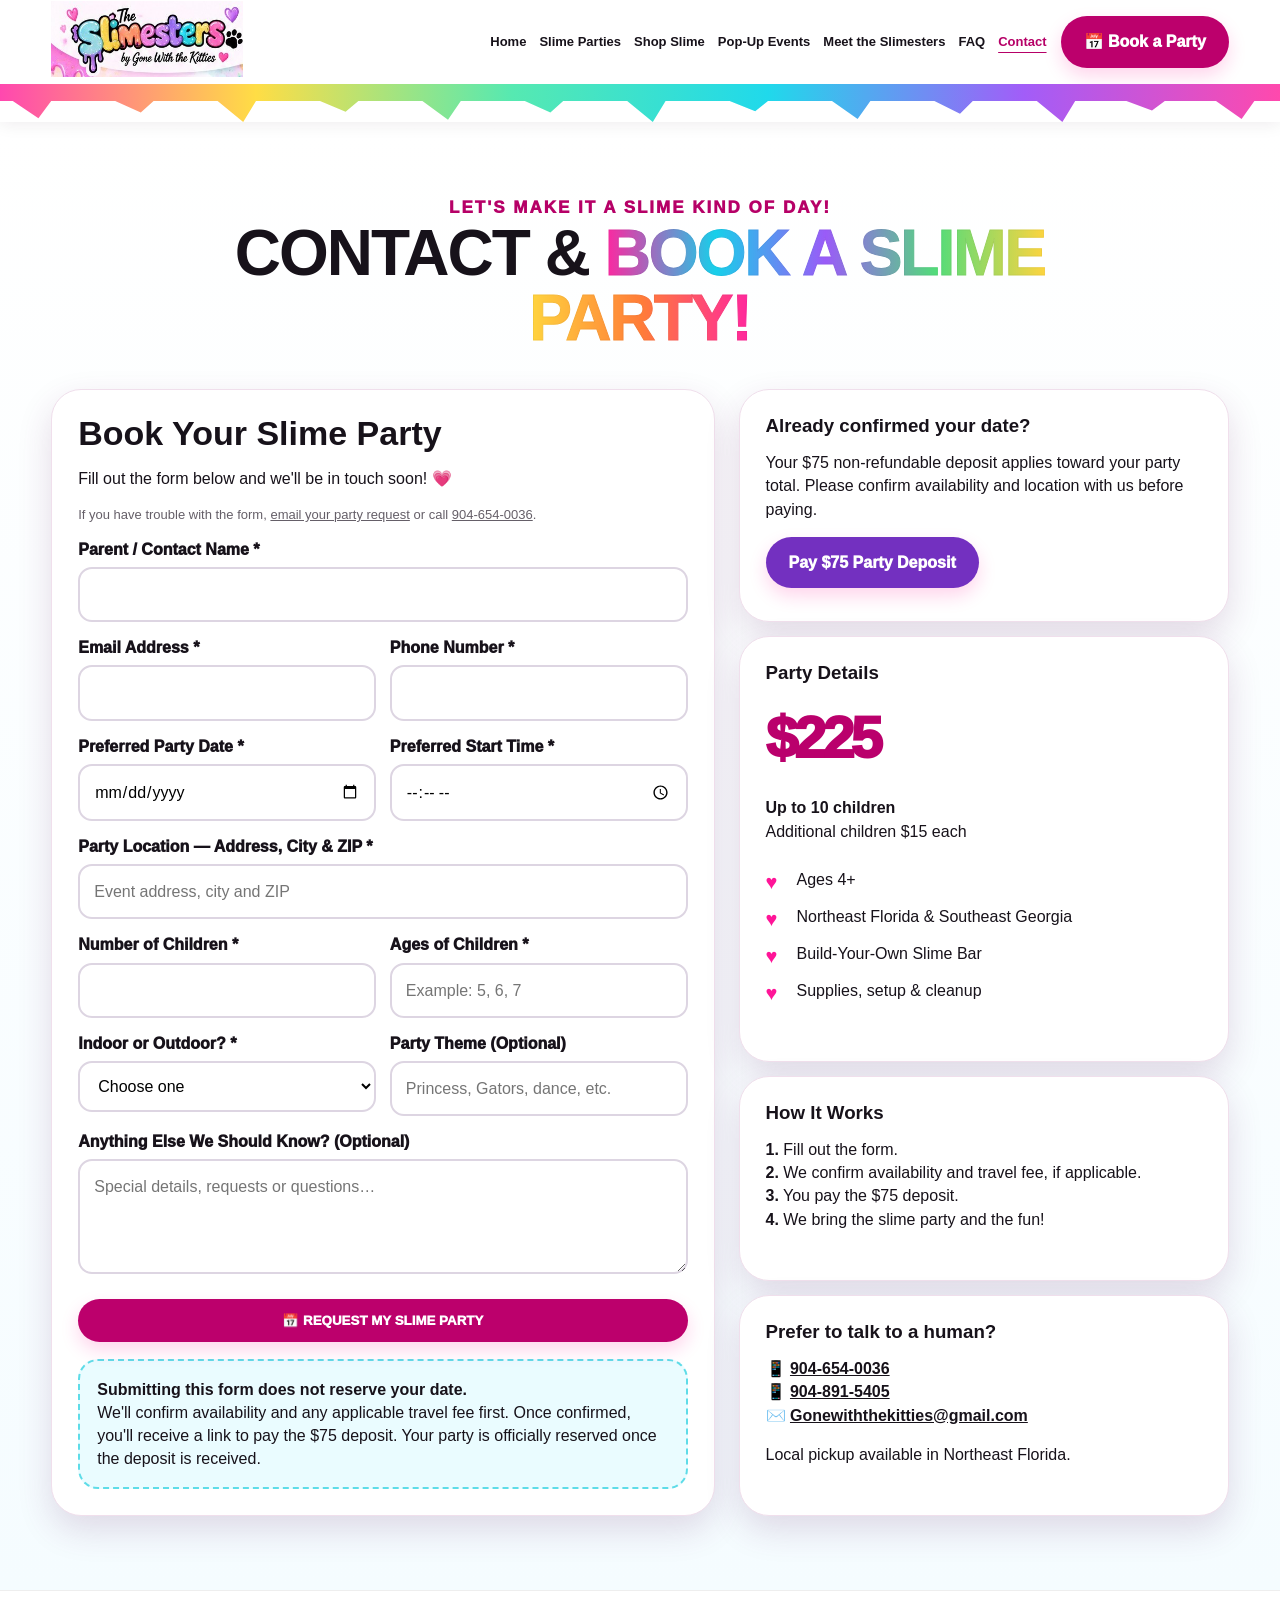
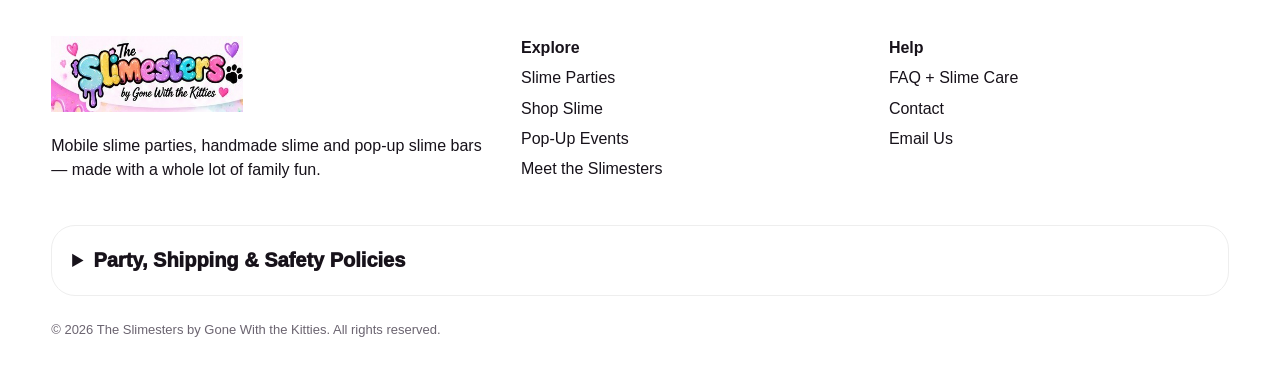
==== contact.html @ a3c9af77 "Add files via upload" ====
<!doctype html>
<html lang="en"><head><meta charset="utf-8"><meta name="viewport" content="width=device-width,initial-scale=1,viewport-fit=cover">
<title>Contact & Booking | The Slimesters</title>
<meta name="description" content="The Slimesters by Gone With the Kitties — mobile slime parties, build-your-own slime, pop-up slime bars and family fun in Northeast Florida and Southeast Georgia.">
<link rel="stylesheet" href="assets/styles.css"></head><body>
<a class="skip" href="#main-content">Skip to content</a><header><div class="wrap nav"><a href="index.html"><img decoding="async" class="logo" src="assets/visual-01.jpg" alt="The Slimesters by Gone With the Kitties"></a><button class="menu" id="menu" aria-label="Open navigation" aria-controls="navlinks" aria-expanded="false">☰</button><nav class="navlinks" id="navlinks" aria-label="Main navigation"><a href="index.html">Home</a><a href="parties.html">Slime Parties</a><a href="shop.html">Shop Slime</a><a href="events.html">Pop-Up Events</a><a href="meet-us.html">Meet the Slimesters</a><a href="faq.html">FAQ</a><a href="contact.html" aria-current="page">Contact</a></nav><a class="book" href="contact.html">📅 Book a Party</a></div><div class="drips"></div></header>
<main id="main-content"><section class="section contact" id="contact"><div class="wrap"><div class="title"><div class="kicker">Let's make it a slime kind of day!</div><h1 class="page-title">CONTACT & <span class="rainbow">BOOK A SLIME PARTY!</span></h1></div><div class="contact-grid"><form class="formcard" action="https://formsubmit.co/Gonewiththekitties@gmail.com" method="POST"><input type="hidden" name="_subject" value="New Slimesters Party Request"><input type="text" name="_honey" tabindex="-1" autocomplete="off" class="honeypot" aria-hidden="true"><input type="hidden" name="_template" value="table"><h3 style="font-size:34px">Book Your Slime Party</h3><p>Fill out the form below and we'll be in touch soon! 💗</p><p class="tiny">If you have trouble with the form, <a href="mailto:Gonewiththekitties@gmail.com?subject=Slimesters%20Party%20Request">email your party request</a> or call <a href="tel:+19046540036">904-654-0036</a>.</p><div class="formgrid"><div class="field full"><label for="booking-1">Parent / Contact Name *</label><input id="booking-1" name="Parent / Contact Name" required autocomplete="name"></div><div class="field"><label for="booking-2">Email Address *</label><input id="booking-2" type="email" name="Email" required autocomplete="email"></div><div class="field"><label for="booking-3">Phone Number *</label><input id="booking-3" type="tel" name="Phone" required autocomplete="tel"></div><div class="field"><label for="booking-4">Preferred Party Date *</label><input id="booking-4" type="date" name="Preferred Party Date" required></div><div class="field"><label for="booking-5">Preferred Start Time *</label><input id="booking-5" type="time" name="Preferred Start Time" required></div><div class="field full"><label for="booking-6">Party Location — Address, City & ZIP *</label><input id="booking-6" name="Party Location" required placeholder="Event address, city and ZIP"></div><div class="field"><label for="booking-7">Number of Children *</label><input id="booking-7" type="number" name="Number of Children" min="1" required></div><div class="field"><label for="booking-8">Ages of Children *</label><input id="booking-8" name="Ages of Children" required placeholder="Example: 5, 6, 7"></div><div class="field"><label for="booking-9">Indoor or Outdoor? *</label><select id="booking-9" name="Indoor or Outdoor" required><option value="">Choose one</option><option>Indoor</option><option>Outdoor</option><option>Not sure yet</option></select></div><div class="field"><label for="booking-10">Party Theme (Optional)</label><input id="booking-10" name="Party Theme" placeholder="Princess, Gators, dance, etc."></div><div class="field full"><label for="booking-11">Anything Else We Should Know? (Optional)</label><textarea id="booking-11" name="Notes" placeholder="Special details, requests or questions…"></textarea></div></div><button class="btn pinkbtn" style="width:100%;margin-top:18px" type="submit">📅 REQUEST MY SLIME PARTY</button><div class="notice" style="margin-top:17px"><b>Submitting this form does not reserve your date.</b><br>We'll confirm availability and any applicable travel fee first. Once confirmed, you'll receive a link to pay the $75 deposit. Your party is officially reserved once the deposit is received.</div></form><aside class="sidecards"><div class="sidecard"><h3>Already confirmed your date?</h3><p>Your $75 non-refundable deposit applies toward your party total. Please confirm availability and location with us before paying.</p><a class="btn purplebtn" href="https://square.link/u/dvxkEFSC" target="_blank" rel="noopener noreferrer">Pay $75 Party Deposit</a></div><div class="sidecard"><h3>Party Details</h3><div class="price">$225</div><p><b>Up to 10 children</b><br>Additional children $15 each</p><ul class="checks"><li>Ages 4+</li><li>Northeast Florida & Southeast Georgia</li><li>Build-Your-Own Slime Bar</li><li>Supplies, setup & cleanup</li></ul></div><div class="sidecard"><h3>How It Works</h3><p><b>1.</b> Fill out the form.<br><b>2.</b> We confirm availability and travel fee, if applicable.<br><b>3.</b> You pay the $75 deposit.<br><b>4.</b> We bring the slime party and the fun!</p></div><div class="sidecard"><h3>Prefer to talk to a human?</h3><p>📱 <a href="tel:+19046540036"><b>904-654-0036</b></a><br>📱 <a href="tel:+19048915405"><b>904-891-5405</b></a><br>✉️ <a href="mailto:Gonewiththekitties@gmail.com"><b>Gonewiththekitties@gmail.com</b></a></p><p>Local pickup available in Northeast Florida.</p></div></aside></div></div></section></main>
<footer class="footer"><div class="wrap footergrid"><div><img decoding="async" loading="lazy" class="logo" src="assets/visual-01.jpg" alt="The Slimesters"><p>Mobile slime parties, handmade slime and pop-up slime bars — made with a whole lot of family fun.</p></div><div><b>Explore</b><a href="parties.html">Slime Parties</a><a href="shop.html">Shop Slime</a><a href="events.html">Pop-Up Events</a><a href="meet-us.html">Meet the Slimesters</a></div><div><b>Help</b><a href="faq.html">FAQ + Slime Care</a><a href="contact.html">Contact</a><a href="mailto:Gonewiththekitties@gmail.com">Email Us</a></div></div><div class="wrap"><details class="policybox"><summary>Party, Shipping & Safety Policies</summary><p><b>Deposit:</b> $75 non-refundable deposit after availability confirmation; it applies toward the party total. Remaining balance is due 7 days before the party.</p><p><b>Rescheduling:</b> With at least 7 days' notice, the deposit may transfer one time to another available date. Cancellations within 7 days are non-refundable because supplies may already be prepared. Severe weather or unsafe travel may be rescheduled without a rescheduling fee.</p><p><b>Safety:</b> Slime is not edible. Ages 4+ with adult supervision. Avoid eyes and mouth, wash hands after play, and keep small charms/add-ins away from children who may put them in their mouths.</p><p><b>Shipping:</b> Shipping is available. Local pickup is available in Northeast Florida.</p></details><div class="legal">© <span id="year"></span> The Slimesters by Gone With the Kitties. All rights reserved.</div></div></footer>
<script src="assets/site.js" defer></script>
</body></html>
---- assets/styles.css ----
:root{--pink:#ff1598;--pink2:#ff58bb;--aqua:#16d8e6;--blue:#25baf4;--purple:#8d55f7;--yellow:#ffd33d;--lime:#66e46d;--ink:#17121a;--paper:#fff;--soft:#fff7fc;--shadow:0 14px 34px rgba(98,38,102,.16);--r:28px}
*{box-sizing:border-box}html{scroll-behavior:smooth;scroll-padding-top:100px}body{margin:0;color:var(--ink);background:#fff;font-family:"Arial Rounded MT Bold","Trebuchet MS",Arial,sans-serif;line-height:1.45;overflow-x:hidden}a{color:inherit}.wrap{width:min(1180px,92vw);margin:auto}.section{padding:74px 0;position:relative}.soft{background:linear-gradient(180deg,#fff7fc,#f2fdff)}
header{position:sticky;top:0;z-index:100;background:rgba(255,255,255,.97);box-shadow:0 2px 16px rgba(40,0,40,.08)}.nav{min-height:84px;display:flex;align-items:center;gap:20px}.logo{width:285px;max-width:36vw;height:76px;object-fit:contain;object-position:left center}.navlinks{display:flex;align-items:center;gap:18px;margin-left:auto}.navlinks a{text-decoration:none;font-size:14px;font-weight:900}.navlinks a:hover{color:var(--pink)}.book,.btn{display:inline-flex;align-items:center;justify-content:center;gap:8px;text-decoration:none;border:0;border-radius:999px;padding:14px 23px;font-weight:1000;cursor:pointer;box-shadow:0 8px 18px rgba(255,21,152,.18)}.book,.pinkbtn{background:linear-gradient(135deg,#ff51b7,#ff058f);color:white}.aquabtn{background:linear-gradient(135deg,#25dfeb,#14b8db);color:#fff}.purplebtn{background:linear-gradient(135deg,#b16cff,#7c45ec);color:#fff}.menu{display:none;margin-left:auto;border:0;background:#fff;font-size:30px}.drips{height:38px;background:linear-gradient(90deg,#ff48af,#ffdd45,#56e9b1,#20d9eb,#a25df8,#ff49ad);clip-path:polygon(0 0,100% 0,100% 45%,98% 45%,97% 92%,95% 45%,91% 45%,90% 70%,88% 45%,84% 45%,83% 100%,81% 45%,76% 45%,75% 78%,73% 45%,68% 45%,67% 92%,65% 45%,60% 45%,59% 72%,57% 45%,52% 45%,51% 100%,49% 45%,44% 45%,43% 75%,41% 45%,36% 45%,35% 94%,33% 45%,28% 45%,27% 73%,25% 45%,20% 45%,19% 100%,17% 45%,12% 45%,11% 75%,9% 45%,4% 45%,3% 90%,1% 45%,0 45%)}
.hero{padding:54px 0 65px;background:radial-gradient(circle at 10% 30%,#ffe9f6 0 13%,transparent 14%),radial-gradient(circle at 92% 70%,#e6fcff 0 18%,transparent 19%),#fff}.hero-grid{display:grid;grid-template-columns:.95fr 1.05fr;gap:38px;align-items:center}.kicker{font-size:17px;text-transform:uppercase;letter-spacing:2px;font-weight:1000;color:var(--pink)}h1,h2,h3{line-height:1.02;margin:0 0 14px}h1{font-size:clamp(58px,8vw,104px);letter-spacing:-5px}h2{font-size:clamp(40px,5vw,66px);letter-spacing:-2px}.rainbow{background:linear-gradient(90deg,#ff269f,#17cfea,#9a5bf8,#52dc7a,#ffd43e,#ff7d38,#ff269f);-webkit-background-clip:text;background-clip:text;color:transparent;-webkit-text-stroke:1px rgba(0,0,0,.04)}.script{font-family:"Brush Script MT","Segoe Script",cursive;font-weight:800}.lead{font-size:clamp(18px,2vw,24px);max-width:680px}.actions{display:flex;gap:13px;flex-wrap:wrap;margin-top:24px}.hero-photo{position:relative}.hero-photo img{width:100%;border-radius:40px;box-shadow:var(--shadow);border:8px solid #fff}.sticker{position:absolute;background:#fff;border:4px solid #111;border-radius:22px;padding:12px 16px;font-weight:1000;box-shadow:8px 8px 0 var(--pink);transform:rotate(-4deg);left:-22px;bottom:25px}.heartfloat{position:absolute;right:-12px;top:-18px;font-size:54px;transform:rotate(12deg)}
.title{text-align:center;max-width:900px;margin:0 auto 38px}.title p{font-size:18px;color:#5e5662}.splash{display:inline-block;padding:8px 20px;background:linear-gradient(90deg,#ffdaee,#d9fbff,#efe3ff);border-radius:999px}.cards3{display:grid;grid-template-columns:repeat(3,1fr);gap:22px}.card{background:#fff;border-radius:var(--r);box-shadow:var(--shadow);border:1px solid #f2e4ef;overflow:hidden}.card img{width:100%;height:250px;object-fit:cover}.cardbody{padding:24px}.card h3{font-size:26px}.icon{font-size:44px}.accent1{border-top:8px solid var(--pink)}.accent2{border-top:8px solid var(--aqua)}.accent3{border-top:8px solid var(--purple)}
.party{background:linear-gradient(135deg,#fff6fb,#effdff)}.party-grid{display:grid;grid-template-columns:1fr 1fr;gap:28px;align-items:center}.party-photo{width:100%;border-radius:32px;box-shadow:var(--shadow);border:8px solid white;transform:rotate(1deg)}.price{font-size:78px;font-weight:1000;color:var(--pink);letter-spacing:-4px}.checks{list-style:none;padding:0;margin:18px 0}.checks li{padding:7px 0 7px 31px;position:relative}.checks li:before{content:"♥";position:absolute;left:0;color:var(--pink);font-size:20px}.steps{display:grid;grid-template-columns:repeat(5,1fr);gap:12px;margin-top:35px}.step{text-align:center;background:#fff;border-radius:22px;padding:18px 10px;box-shadow:var(--shadow)}.num{width:48px;height:48px;border-radius:50%;display:grid;place-items:center;margin:0 auto 10px;color:#fff;font-size:24px;font-weight:1000;background:var(--pink)}.step:nth-child(2) .num{background:var(--purple)}.step:nth-child(3) .num{background:var(--aqua)}.step:nth-child(4) .num{background:#55d96f}.step:nth-child(5) .num{background:#f4bd25}
.shop{background:linear-gradient(180deg,#fff,#f8fdff)}.shophero{text-align:center}.shophero .pricebubble{display:inline-block;margin:10px 0 26px;padding:15px 28px;border-radius:35px;background:#ffdff1;font-size:30px;font-weight:1000}.builder{display:grid;grid-template-columns:1fr 1fr;gap:18px}.choice{background:#fff;border-radius:26px;padding:23px;box-shadow:var(--shadow);border:2px solid #f0e4ef}.choice.full{grid-column:1/-1}.choice h3{font-size:25px}.opts{display:flex;gap:11px;flex-wrap:wrap}.tag{padding:12px 15px;border-radius:999px;background:#fff0f8;border:2px solid #ffc4e5;font-weight:900}.swatch{width:86px;height:86px;border-radius:50%;display:grid;place-items:center;font-weight:1000;border:5px solid #fff;box-shadow:0 5px 15px #ddd}.sw1{background:#ff68b8}.sw2{background:#a56af4}.sw3{background:#4bd4f3}.sw4{background:#70df79}.sw5{background:#ffda4c}.order-note{background:#f2e9ff;border:2px dashed #a56af4;border-radius:22px;padding:20px}
.events{background:linear-gradient(180deg,#fff7fb,#fff9e8)}.events-grid{display:grid;grid-template-columns:1fr 1fr;gap:22px}.event{border-radius:28px;padding:26px;background:#fff;box-shadow:var(--shadow);border:2px solid #f0e4ef}.event.fall{background:linear-gradient(135deg,#fff5dc,#fff)}.event.soccer{background:linear-gradient(135deg,#eaf8ed,#fff)}.date{font-size:18px;font-weight:1000;color:var(--pink);text-transform:uppercase}.event h3{font-size:34px}.popup-img{width:100%;margin-top:30px;border-radius:30px;box-shadow:var(--shadow);border:7px solid white}
.family{background:linear-gradient(180deg,#f3fdff,#fff5fb)}.family-intro{display:grid;grid-template-columns:.8fr 1.2fr;gap:26px;align-items:center;margin-bottom:34px}.family-intro img{width:100%;border-radius:30px;border:7px solid white;box-shadow:var(--shadow)}.family-grid{display:grid;grid-template-columns:repeat(4,1fr);gap:17px}.person{background:#fff;border-radius:26px;padding:12px 12px 20px;text-align:center;box-shadow:var(--shadow);border-top:8px solid var(--pink)}.person:nth-child(2){border-color:var(--purple)}.person:nth-child(3){border-color:var(--aqua)}.person:nth-child(4){border-color:var(--lime)}.person img{width:100%;aspect-ratio:1/1.1;object-fit:cover;border-radius:20px}.person h3{font-size:30px;margin-top:12px}.role{font-weight:1000;color:#6e5870}
.faqs{display:grid;grid-template-columns:repeat(3,1fr);gap:15px}.faq{background:#fff;border-radius:24px;padding:21px;box-shadow:var(--shadow);border-top:7px solid var(--pink)}.faq:nth-child(3n+2){border-color:var(--aqua)}.faq:nth-child(3n){border-color:var(--purple)}.faq h3{font-size:21px}.notice{background:#eafcff;border:2px dashed #5edce8;border-radius:20px;padding:17px}.warn{background:#fff7d9;border-color:#eec847}
.contact{background:linear-gradient(180deg,#fff,#f5fcff)}.contact-grid{display:grid;grid-template-columns:1.15fr .85fr;gap:24px}.formcard,.sidecard{background:#fff;border-radius:30px;padding:26px;box-shadow:var(--shadow);border:1px solid #f0dfec}.formgrid{display:grid;grid-template-columns:1fr 1fr;gap:14px}.field.full{grid-column:1/-1}label{display:block;font-weight:1000;margin:0 0 6px}input,select,textarea{width:100%;padding:14px;border:2px solid #ddd5e2;border-radius:14px;font:inherit;background:#fff}textarea{min-height:115px;resize:vertical}.sidecards{display:grid;gap:14px}.sidecard .price{font-size:58px}.tiny{font-size:13px;color:#655f68}.footer{padding:45px 0 28px;border-top:1px solid #eee;background:#fff}.footergrid{display:grid;grid-template-columns:1.3fr 1fr 1fr;gap:28px}.footer a{display:block;text-decoration:none;margin:7px 0}.legal{margin-top:25px;font-size:13px;color:#6b6470}.policybox{margin-top:28px;background:#fff;border:1px solid #eee;border-radius:24px;padding:20px}.policybox summary{font-weight:1000;cursor:pointer;font-size:20px}
.sparkles{position:absolute;inset:0;pointer-events:none;overflow:hidden;opacity:.28}.sparkles:before{content:"♥ ✦ ★ ♡ ✧ ♥ ★ ✦ ♡";position:absolute;left:2%;top:12%;font-size:28px;letter-spacing:28px;color:var(--pink);transform:rotate(-7deg)}
@media(max-width:980px){.navlinks{display:none;position:absolute;top:84px;left:0;right:0;background:#fff;padding:20px;flex-direction:column;box-shadow:var(--shadow)}.navlinks.open{display:flex}.menu{display:block}.nav>.book{display:none}.logo{max-width:66vw}.hero-grid,.party-grid,.family-intro,.contact-grid{grid-template-columns:1fr}.cards3,.faqs{grid-template-columns:1fr 1fr}.family-grid{grid-template-columns:1fr 1fr}.steps{grid-template-columns:1fr 1fr}.step:last-child{grid-column:1/-1}.builder{grid-template-columns:1fr}.choice.full{grid-column:auto}.footergrid{grid-template-columns:1fr 1fr}}
@media(max-width:650px){.nav{min-height:72px}.logo{height:62px}.navlinks{top:72px}.drips{height:27px}.hero{padding-top:38px}h1{font-size:58px;letter-spacing:-3px}h2{font-size:42px}.hero-grid{gap:25px}.sticker{left:4px;bottom:12px;font-size:12px}.cards3,.faqs,.family-grid,.events-grid,.footergrid{grid-template-columns:1fr}.steps{grid-template-columns:1fr}.step:last-child{grid-column:auto}.formgrid{grid-template-columns:1fr}.field.full{grid-column:auto}.section{padding:55px 0}.card img{height:220px}.price{font-size:60px}.swatch{width:72px;height:72px}.person img{aspect-ratio:1/1}.bookmobile{display:inline-flex!important}.family-intro{display:block}.family-intro img{margin-bottom:20px}}

/* Accessibility and small-screen refinements */
.skip{position:fixed;top:-100px;left:12px;z-index:200;background:white;padding:14px;border:3px solid #6a238b;border-radius:12px}.skip:focus{top:12px}
.honeypot{position:absolute;left:-9999px;width:1px;height:1px}
a,button,input,select,textarea{touch-action:manipulation}a:focus-visible,button:focus-visible,input:focus-visible,select:focus-visible,textarea:focus-visible,summary:focus-visible{outline:3px solid #542179;outline-offset:4px}
.pinkbtn,.book{background:#bc006c}.aquabtn{background:#007b87}.purplebtn{background:#7330c0}.kicker,.date{color:#b60067}.price{color:#ba006c}
.navlinks a{min-height:44px;display:flex;align-items:center}.menu{min-width:48px;min-height:48px}.contact-grid>*{min-width:0}.sidecard a{overflow-wrap:anywhere}img{max-width:100%}
@media(max-width:650px){.hero .actions .btn{width:100%}.heartfloat{right:0}.swatch{color:#17121a}.wrap{width:92%}h1{font-size:clamp(44px,14vw,58px)}.kicker{font-size:14px;letter-spacing:1px}.btn{max-width:100%;text-align:center}.sidecard,.formcard{padding:20px}html{scroll-padding-top:110px}}
@media(prefers-reduced-motion:reduce){html{scroll-behavior:auto}}

.navlinks a[aria-current="page"]{color:#b60067;text-decoration:underline;text-underline-offset:6px}.navlinks{gap:13px}.navlinks a{font-size:13px}.nav{gap:14px}.page-heading{padding-top:35px}.home-links{display:flex;flex-wrap:wrap;gap:12px;justify-content:center}.home-teaser{text-align:center}.home-teaser .lead{margin-left:auto;margin-right:auto}.home-teaser .price{font-size:58px}
@media(min-width:981px) and (max-width:1200px){.logo{width:210px}.navlinks{gap:8px}.navlinks a{font-size:12px}.nav>.book{padding:12px 15px}}

.page-title{font-size:clamp(40px,5vw,66px);letter-spacing:-2px;line-height:1.02}@media(max-width:650px){.page-title{font-size:42px;overflow-wrap:normal}}
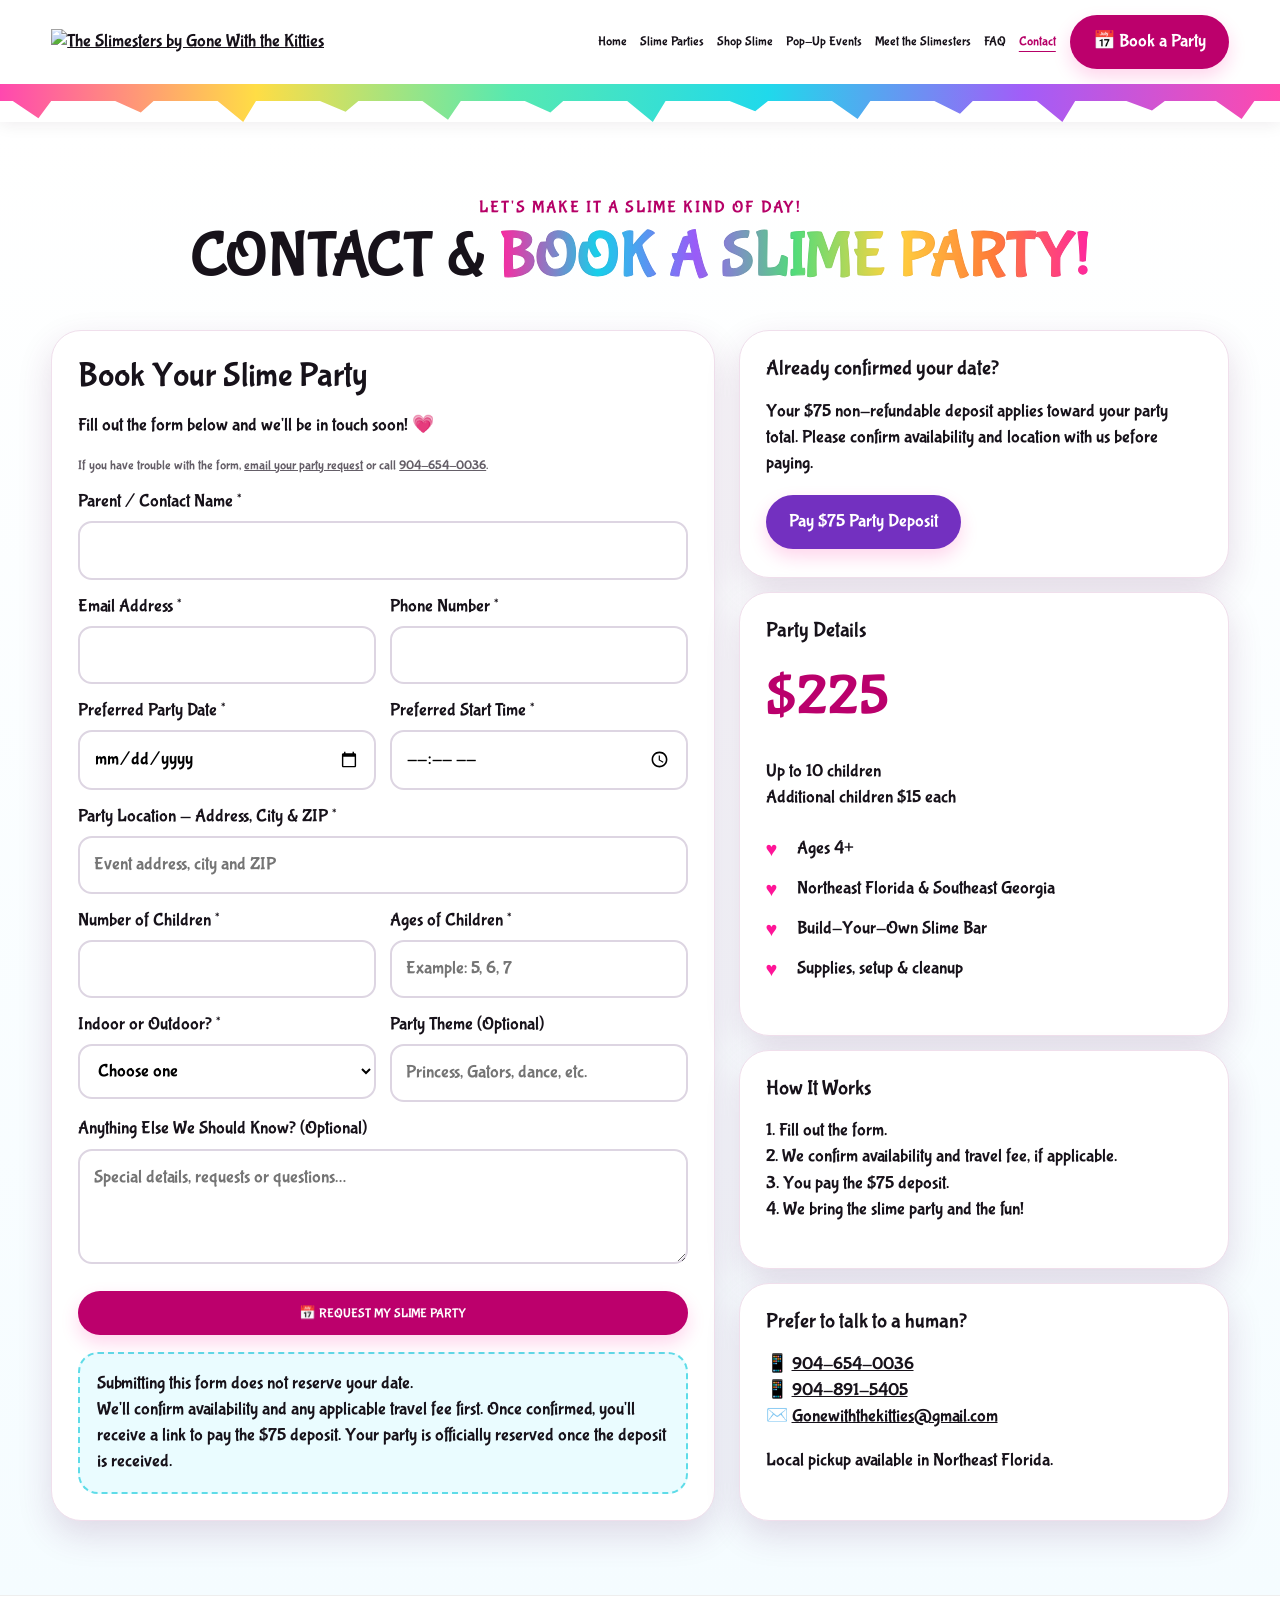
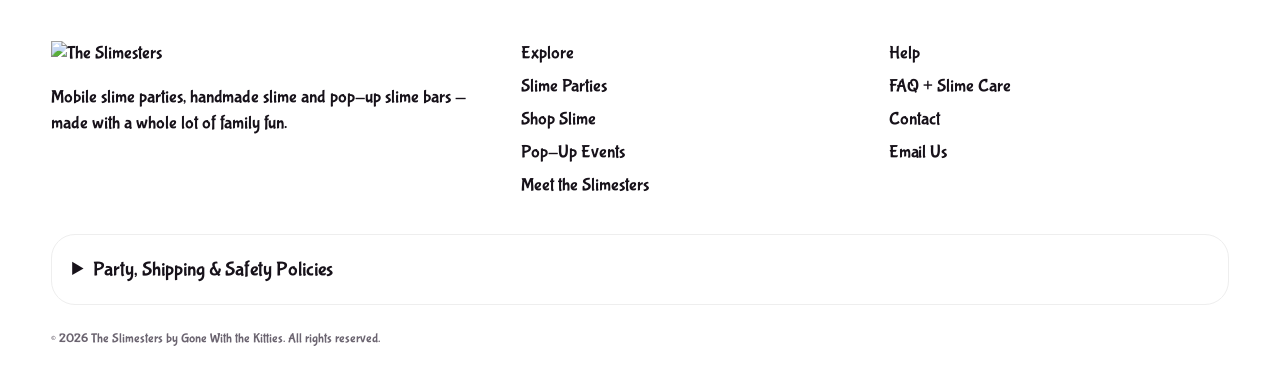
==== commit f900f375: "Add files via upload" ====
--- a/contact.html
+++ b/contact.html
@@ -3,8 +3,8 @@
 <title>Contact & Booking | The Slimesters</title>
 <meta name="description" content="The Slimesters by Gone With the Kitties — mobile slime parties, build-your-own slime, pop-up slime bars and family fun in Northeast Florida and Southeast Georgia.">
 <link rel="stylesheet" href="assets/styles.css"></head><body>
-<a class="skip" href="#main-content">Skip to content</a><header><div class="wrap nav"><a href="index.html"><img decoding="async" class="logo" src="assets/visual-01.jpg" alt="The Slimesters by Gone With the Kitties"></a><button class="menu" id="menu" aria-label="Open navigation" aria-controls="navlinks" aria-expanded="false">☰</button><nav class="navlinks" id="navlinks" aria-label="Main navigation"><a href="index.html">Home</a><a href="parties.html">Slime Parties</a><a href="shop.html">Shop Slime</a><a href="events.html">Pop-Up Events</a><a href="meet-us.html">Meet the Slimesters</a><a href="faq.html">FAQ</a><a href="contact.html" aria-current="page">Contact</a></nav><a class="book" href="contact.html">📅 Book a Party</a></div><div class="drips"></div></header>
+<a class="skip" href="#main-content">Skip to content</a><header><div class="wrap nav"><a href="index.html"><img decoding="async" class="logo" src="assets/slimesters-graffiti-final.png" alt="The Slimesters by Gone With the Kitties"></a><button class="menu" id="menu" aria-label="Open navigation" aria-controls="navlinks" aria-expanded="false">☰</button><nav class="navlinks" id="navlinks" aria-label="Main navigation"><a href="index.html">Home</a><a href="parties.html">Slime Parties</a><a href="shop.html">Shop Slime</a><a href="events.html">Pop-Up Events</a><a href="meet-us.html">Meet the Slimesters</a><a href="faq.html">FAQ</a><a href="contact.html" aria-current="page">Contact</a></nav><a class="book" href="contact.html">📅 Book a Party</a></div><div class="drips"></div></header>
 <main id="main-content"><section class="section contact" id="contact"><div class="wrap"><div class="title"><div class="kicker">Let's make it a slime kind of day!</div><h1 class="page-title">CONTACT & <span class="rainbow">BOOK A SLIME PARTY!</span></h1></div><div class="contact-grid"><form class="formcard" action="https://formsubmit.co/Gonewiththekitties@gmail.com" method="POST"><input type="hidden" name="_subject" value="New Slimesters Party Request"><input type="text" name="_honey" tabindex="-1" autocomplete="off" class="honeypot" aria-hidden="true"><input type="hidden" name="_template" value="table"><h3 style="font-size:34px">Book Your Slime Party</h3><p>Fill out the form below and we'll be in touch soon! 💗</p><p class="tiny">If you have trouble with the form, <a href="mailto:Gonewiththekitties@gmail.com?subject=Slimesters%20Party%20Request">email your party request</a> or call <a href="tel:+19046540036">904-654-0036</a>.</p><div class="formgrid"><div class="field full"><label for="booking-1">Parent / Contact Name *</label><input id="booking-1" name="Parent / Contact Name" required autocomplete="name"></div><div class="field"><label for="booking-2">Email Address *</label><input id="booking-2" type="email" name="Email" required autocomplete="email"></div><div class="field"><label for="booking-3">Phone Number *</label><input id="booking-3" type="tel" name="Phone" required autocomplete="tel"></div><div class="field"><label for="booking-4">Preferred Party Date *</label><input id="booking-4" type="date" name="Preferred Party Date" required></div><div class="field"><label for="booking-5">Preferred Start Time *</label><input id="booking-5" type="time" name="Preferred Start Time" required></div><div class="field full"><label for="booking-6">Party Location — Address, City & ZIP *</label><input id="booking-6" name="Party Location" required placeholder="Event address, city and ZIP"></div><div class="field"><label for="booking-7">Number of Children *</label><input id="booking-7" type="number" name="Number of Children" min="1" required></div><div class="field"><label for="booking-8">Ages of Children *</label><input id="booking-8" name="Ages of Children" required placeholder="Example: 5, 6, 7"></div><div class="field"><label for="booking-9">Indoor or Outdoor? *</label><select id="booking-9" name="Indoor or Outdoor" required><option value="">Choose one</option><option>Indoor</option><option>Outdoor</option><option>Not sure yet</option></select></div><div class="field"><label for="booking-10">Party Theme (Optional)</label><input id="booking-10" name="Party Theme" placeholder="Princess, Gators, dance, etc."></div><div class="field full"><label for="booking-11">Anything Else We Should Know? (Optional)</label><textarea id="booking-11" name="Notes" placeholder="Special details, requests or questions…"></textarea></div></div><button class="btn pinkbtn" style="width:100%;margin-top:18px" type="submit">📅 REQUEST MY SLIME PARTY</button><div class="notice" style="margin-top:17px"><b>Submitting this form does not reserve your date.</b><br>We'll confirm availability and any applicable travel fee first. Once confirmed, you'll receive a link to pay the $75 deposit. Your party is officially reserved once the deposit is received.</div></form><aside class="sidecards"><div class="sidecard"><h3>Already confirmed your date?</h3><p>Your $75 non-refundable deposit applies toward your party total. Please confirm availability and location with us before paying.</p><a class="btn purplebtn" href="https://square.link/u/dvxkEFSC" target="_blank" rel="noopener noreferrer">Pay $75 Party Deposit</a></div><div class="sidecard"><h3>Party Details</h3><div class="price">$225</div><p><b>Up to 10 children</b><br>Additional children $15 each</p><ul class="checks"><li>Ages 4+</li><li>Northeast Florida & Southeast Georgia</li><li>Build-Your-Own Slime Bar</li><li>Supplies, setup & cleanup</li></ul></div><div class="sidecard"><h3>How It Works</h3><p><b>1.</b> Fill out the form.<br><b>2.</b> We confirm availability and travel fee, if applicable.<br><b>3.</b> You pay the $75 deposit.<br><b>4.</b> We bring the slime party and the fun!</p></div><div class="sidecard"><h3>Prefer to talk to a human?</h3><p>📱 <a href="tel:+19046540036"><b>904-654-0036</b></a><br>📱 <a href="tel:+19048915405"><b>904-891-5405</b></a><br>✉️ <a href="mailto:Gonewiththekitties@gmail.com"><b>Gonewiththekitties@gmail.com</b></a></p><p>Local pickup available in Northeast Florida.</p></div></aside></div></div></section></main>
-<footer class="footer"><div class="wrap footergrid"><div><img decoding="async" loading="lazy" class="logo" src="assets/visual-01.jpg" alt="The Slimesters"><p>Mobile slime parties, handmade slime and pop-up slime bars — made with a whole lot of family fun.</p></div><div><b>Explore</b><a href="parties.html">Slime Parties</a><a href="shop.html">Shop Slime</a><a href="events.html">Pop-Up Events</a><a href="meet-us.html">Meet the Slimesters</a></div><div><b>Help</b><a href="faq.html">FAQ + Slime Care</a><a href="contact.html">Contact</a><a href="mailto:Gonewiththekitties@gmail.com">Email Us</a></div></div><div class="wrap"><details class="policybox"><summary>Party, Shipping & Safety Policies</summary><p><b>Deposit:</b> $75 non-refundable deposit after availability confirmation; it applies toward the party total. Remaining balance is due 7 days before the party.</p><p><b>Rescheduling:</b> With at least 7 days' notice, the deposit may transfer one time to another available date. Cancellations within 7 days are non-refundable because supplies may already be prepared. Severe weather or unsafe travel may be rescheduled without a rescheduling fee.</p><p><b>Safety:</b> Slime is not edible. Ages 4+ with adult supervision. Avoid eyes and mouth, wash hands after play, and keep small charms/add-ins away from children who may put them in their mouths.</p><p><b>Shipping:</b> Shipping is available. Local pickup is available in Northeast Florida.</p></details><div class="legal">© <span id="year"></span> The Slimesters by Gone With the Kitties. All rights reserved.</div></div></footer>
+<footer class="footer"><div class="wrap footergrid"><div><img decoding="async" loading="lazy" class="logo" src="assets/slimesters-graffiti-final.png" alt="The Slimesters"><p>Mobile slime parties, handmade slime and pop-up slime bars — made with a whole lot of family fun.</p></div><div><b>Explore</b><a href="parties.html">Slime Parties</a><a href="shop.html">Shop Slime</a><a href="events.html">Pop-Up Events</a><a href="meet-us.html">Meet the Slimesters</a></div><div><b>Help</b><a href="faq.html">FAQ + Slime Care</a><a href="contact.html">Contact</a><a href="mailto:Gonewiththekitties@gmail.com">Email Us</a></div></div><div class="wrap"><details class="policybox"><summary>Party, Shipping & Safety Policies</summary><p><b>Deposit:</b> $75 non-refundable deposit after availability confirmation; it applies toward the party total. Remaining balance is due 7 days before the party.</p><p><b>Rescheduling:</b> With at least 7 days' notice, the deposit may transfer one time to another available date. Cancellations within 7 days are non-refundable because supplies may already be prepared. Severe weather or unsafe travel may be rescheduled without a rescheduling fee.</p><p><b>Safety:</b> Slime is not edible. Ages 4+ with adult supervision. Avoid eyes and mouth, wash hands after play, and keep small charms/add-ins away from children who may put them in their mouths.</p><p><b>Shipping:</b> Shipping is available. Local pickup is available in Northeast Florida.</p></details><div class="legal">© <span id="year"></span> The Slimesters by Gone With the Kitties. All rights reserved.</div></div></footer>
 <script src="assets/site.js" defer></script>
-</body></html>+</body></html>
--- a/assets/styles.css
+++ b/assets/styles.css
@@ -1,4 +1,4 @@
-
+@import url('https://fonts.googleapis.com/css2?family=Bubblegum+Sans&display=swap');
 :root{--pink:#ff1598;--pink2:#ff58bb;--aqua:#16d8e6;--blue:#25baf4;--purple:#8d55f7;--yellow:#ffd33d;--lime:#66e46d;--ink:#17121a;--paper:#fff;--soft:#fff7fc;--shadow:0 14px 34px rgba(98,38,102,.16);--r:28px}
 *{box-sizing:border-box}html{scroll-behavior:smooth;scroll-padding-top:100px}body{margin:0;color:var(--ink);background:#fff;font-family:"Arial Rounded MT Bold","Trebuchet MS",Arial,sans-serif;line-height:1.45;overflow-x:hidden}a{color:inherit}.wrap{width:min(1180px,92vw);margin:auto}.section{padding:74px 0;position:relative}.soft{background:linear-gradient(180deg,#fff7fc,#f2fdff)}
 header{position:sticky;top:0;z-index:100;background:rgba(255,255,255,.97);box-shadow:0 2px 16px rgba(40,0,40,.08)}.nav{min-height:84px;display:flex;align-items:center;gap:20px}.logo{width:285px;max-width:36vw;height:76px;object-fit:contain;object-position:left center}.navlinks{display:flex;align-items:center;gap:18px;margin-left:auto}.navlinks a{text-decoration:none;font-size:14px;font-weight:900}.navlinks a:hover{color:var(--pink)}.book,.btn{display:inline-flex;align-items:center;justify-content:center;gap:8px;text-decoration:none;border:0;border-radius:999px;padding:14px 23px;font-weight:1000;cursor:pointer;box-shadow:0 8px 18px rgba(255,21,152,.18)}.book,.pinkbtn{background:linear-gradient(135deg,#ff51b7,#ff058f);color:white}.aquabtn{background:linear-gradient(135deg,#25dfeb,#14b8db);color:#fff}.purplebtn{background:linear-gradient(135deg,#b16cff,#7c45ec);color:#fff}.menu{display:none;margin-left:auto;border:0;background:#fff;font-size:30px}.drips{height:38px;background:linear-gradient(90deg,#ff48af,#ffdd45,#56e9b1,#20d9eb,#a25df8,#ff49ad);clip-path:polygon(0 0,100% 0,100% 45%,98% 45%,97% 92%,95% 45%,91% 45%,90% 70%,88% 45%,84% 45%,83% 100%,81% 45%,76% 45%,75% 78%,73% 45%,68% 45%,67% 92%,65% 45%,60% 45%,59% 72%,57% 45%,52% 45%,51% 100%,49% 45%,44% 45%,43% 75%,41% 45%,36% 45%,35% 94%,33% 45%,28% 45%,27% 73%,25% 45%,20% 45%,19% 100%,17% 45%,12% 45%,11% 75%,9% 45%,4% 45%,3% 90%,1% 45%,0 45%)}
@@ -27,3 +27,23 @@
 @media(min-width:981px) and (max-width:1200px){.logo{width:210px}.navlinks{gap:8px}.navlinks a{font-size:12px}.nav>.book{padding:12px 15px}}
 
 .page-title{font-size:clamp(40px,5vw,66px);letter-spacing:-2px;line-height:1.02}@media(max-width:650px){.page-title{font-size:42px;overflow-wrap:normal}}
+/* Bubblegum Sans throughout the website */
+body {
+  font-size: 18px;
+  font-synthesis: none;
+}
+
+body, body * {
+  font-family: 'Bubblegum Sans', 'Trebuchet MS', sans-serif !important;
+  font-weight: 400 !important;
+}
+
+h1, h2, h3, .page-title {
+  letter-spacing: 0;
+  line-height: 1.12;
+  overflow-wrap: break-word;
+}
+
+.price {
+  letter-spacing: 0;
+}
